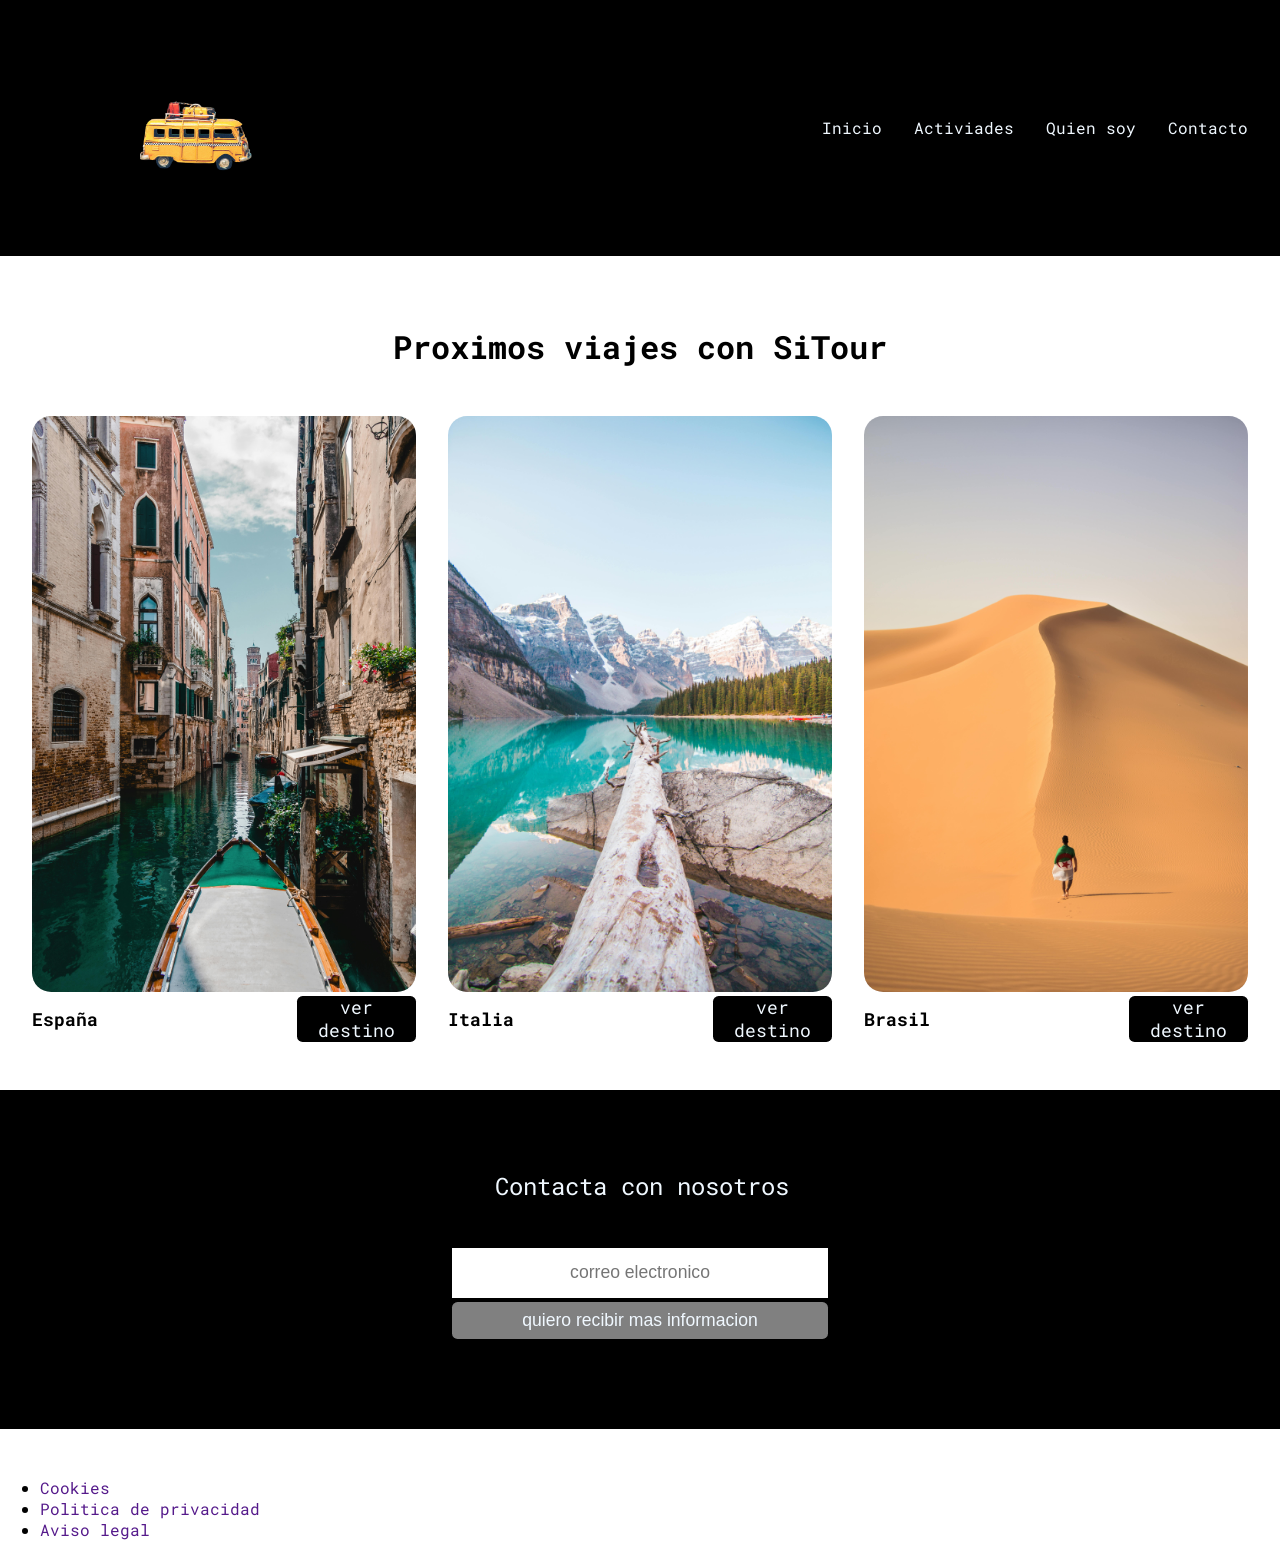
==== css/index.html @ 030a5657 "nuevo index" ====
<!DOCTYPE html>
<html lang="en">
<head>
    <meta charset="UTF-8">
    <meta name="viewport" content="width=device-width, initial-scale=1.0">
    <title>SiTour</title>
    <link rel="preconnect" href="https://fonts.googleapis.com">
    <link rel="preconnect" href="https://fonts.gstatic.com" crossorigin>
    <link href="https://fonts.googleapis.com/css2?family=Roboto+Mono:ital,wght@0,100..700;1,100..700&display=swap" rel="stylesheet">
    <link rel="stylesheet" href="css/style.css">
</head>
<body>
    <header class="cabecera">
        <img class="cabecera_logo" src="img/logo-Photoroom.png" alt="">
        <nav class="cabecera_nav">
        
            <ul class="cabecera_nav_lista">
                <li><a class="cabecera_nav_lista_enlace" href="">Inicio</a></li>
                <li><a class="cabecera_nav_lista_enlace" href="">Activiades</a></li>
                <li><a class="cabecera_nav_lista_enlace" href="">Quien soy</a></li>
                <li><a class="cabecera_nav_lista_enlace" href="">Contacto</a></li>
            </ul>
        <nav>
    </header>
    <main class="principal">
        <h1 class="principal_titulo">Proximos viajes con SiTour</h1>
        <section class="principal_viajes">
            <article class="principal_viajes_art">
                <img class="principal_viajes_art_img" src="img/destino1.jpg" alt="">
                <div class="principal_viajes_art_contenedor">
                    <span class="principal_viajes_art_contenedor_texto" >España</span>
                    <a class="principal_viajes_art_contenedor_enlace" href="">ver destino</a>
                </div>
            </article>
            <article class="principal_viajes_art">
                <img class="principal_viajes_art_img" src="img/destino2.jpg" alt="">
                <div class="principal_viajes_art_contenedor">
                    <span class="principal_viajes_art_contenedor_texto" >Italia</span>
                    <a class="principal_viajes_art_contenedor_enlace" href="">ver destino</a>
                </div>
            </article>
            <article class="principal_viajes_art">
                <img class="principal_viajes_art_img" src="img/destino3.jpg" alt="">
                <div class="principal_viajes_art_contenedor">
                    <span class="principal_viajes_art_contenedor_texto" >Brasil</span>
                    <a class="principal_viajes_art_contenedor_enlace" href="">ver destino</a>
                </div>
            </article>
        </section>
        <section class="principal_contacto">
            <form class="principal_contacto_form">
                <fieldset class="principal_contacto_form_contenedor">
                    <legend class="principal_contacto_form_contenedor_titulo"> Contacta con nosotros</legend>
                    <div class="principal_contacto_form_contenedor_div">
                        <input class="principal_contacto_form_contenedor_div_email" type="email" placeholder="correo electronico">
                        <input class="principal_contacto_form_contenedor_div_boton" type="submit"value="quiero recibir mas informacion">
                    <div>
                </fieldset>


            </form>
        </section>
    </main>
    <footer>
        <ul>
            <li><a href="">Cookies</a></li>
            <li><a href="">Politica de privacidad</a></li>
            <li><a href="">Aviso legal</a></li>
        </ul>

    </footer>
</body>
</html>
---- css/css/style.css ----
/* --------------- General -------------*/
body{
    margin: 0;
    background-color: white;
    font-family: "Roboto Mono", monospace;
}

a{
    text-decoration: none; /*quita el subrayado de las palabras*/

}




/* --------------- Header -------------*/

.cabecera{
    background-color: black; /*cambia el color del fondo*/
    justify-content: space-between;
    align-items:center;
    display: flex;
    width: 100%;
    
}

.cabecera_logo{
    width: 30%;
    
}

.cabecera_nav_lista{
    display: flex;

}

.cabecera_nav_lista_enlace{
    margin-right: 2rem;
    color: aliceblue; 
    text-decoration:none;
    font-size:1rem ;

}

.cabecera_nav_lista_enlace:hover{ /* botones de la cabezera de colores cuando estas encima de ellos*/
    color: aqua;
    
}
/*-----Secion Principal (main)-----*/

.principal{
    display: flex;
    flex-direction: column;
    margin-top: 3rem;
    margin-bottom: 3rem;
    align-items: center;

}

.principal_titulo{
    width: 100%;
    text-align: center;
    margin-bottom: 3rem;

}

.principal_viajes{
    display: flex;
    justify-content: space-evenly;
    width: 100%;
    margin-bottom: 3rem;
    
}

.principal_viajes_art{
    width: 30%;

}

.principal_viajes_art_img{
    width: 100%;
    border-radius: 1.2rem;

}

.principal_viajes_art_contenedor{
    display: flex;
    justify-content: space-between;
    align-items: center;

}

.principal_viajes_art_contenedor_texto{
    font-weight: bold;
    font-size: 1.1rem;
    width: 70%;

}

.principal_viajes_art_contenedor_enlace{
    background-color: black;
    color: aliceblue;
    padding: 0.5;
    border-radius: 0.35rem;
    font-size: 1.1rem;
    margin-left: 0.75;
    text-align: center;
}

.principal_viajes_art_contenedor_enlace:hover{
    background-color: blueviolet;

}

.principal_contacto{
    width: 100%;
    background-color: black;

}

.principal_contacto_form_contenedor{
    display: flex;
    flex-direction: column;
    border: 0;
    align-items: center;
    margin-top: 5rem;
    margin-bottom: 5rem;
    
}

.principal_contacto_form_contenedor_titulo{
    text-align: center;
    width: 100%;
    color: aliceblue;
    font-size: 1.5rem;
    margin-bottom: 2.5rem;

}

.principal_contacto_form_contenedor_div{
    width: 30%;
    display: flex;
    flex-direction: column;

}


.principal_contacto_form_contenedor_div_email{
    margin-bottom: 0.25rem;
    padding: 0.9rem;
    border: 0;
    font-size: 1.1rem;
    text-align: center;

}


.principal_contacto_form_contenedor_div_boton{
    padding: 0.5rem;
    border: 0;
    text-align: center;
    padding-left: 0.25rem;
    padding-right: 0.25rem;
    border-radius: 0.35rem;
    background-color: gray;
    color: aliceblue;
    font-size: 1.1rem;

}

.principal_contacto_form_contenedor_div_boton:hover{
    background-color: yellow;
    color: black;
        
}
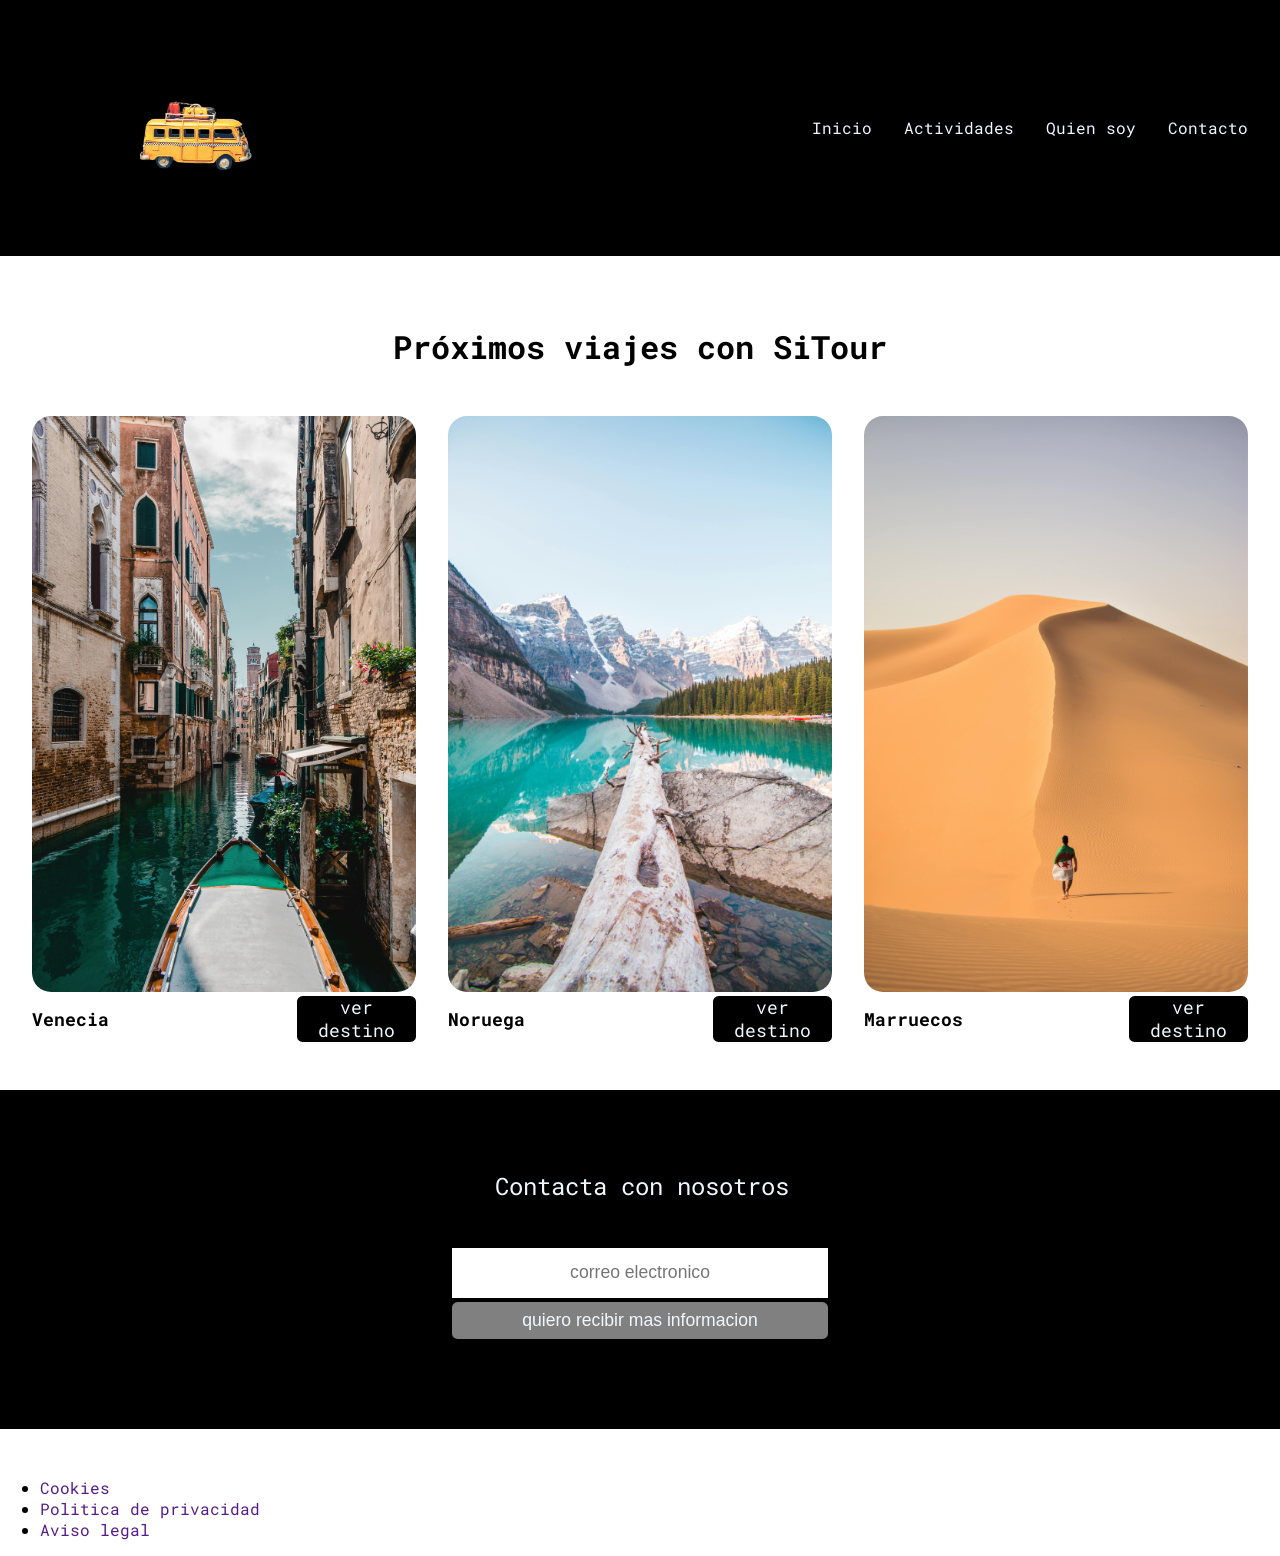
==== commit ea2575e2: "modificacion html" ====
--- a/css/index.html
+++ b/css/index.html
@@ -16,33 +16,33 @@
         
             <ul class="cabecera_nav_lista">
                 <li><a class="cabecera_nav_lista_enlace" href="">Inicio</a></li>
-                <li><a class="cabecera_nav_lista_enlace" href="">Activiades</a></li>
+                <li><a class="cabecera_nav_lista_enlace" href="">Actividades</a></li>
                 <li><a class="cabecera_nav_lista_enlace" href="">Quien soy</a></li>
                 <li><a class="cabecera_nav_lista_enlace" href="">Contacto</a></li>
             </ul>
         <nav>
     </header>
     <main class="principal">
-        <h1 class="principal_titulo">Proximos viajes con SiTour</h1>
+        <h1 class="principal_titulo">Próximos viajes con SiTour</h1>
         <section class="principal_viajes">
             <article class="principal_viajes_art">
                 <img class="principal_viajes_art_img" src="img/destino1.jpg" alt="">
                 <div class="principal_viajes_art_contenedor">
-                    <span class="principal_viajes_art_contenedor_texto" >España</span>
+                    <span class="principal_viajes_art_contenedor_texto" >Venecia</span>
                     <a class="principal_viajes_art_contenedor_enlace" href="">ver destino</a>
                 </div>
             </article>
             <article class="principal_viajes_art">
                 <img class="principal_viajes_art_img" src="img/destino2.jpg" alt="">
                 <div class="principal_viajes_art_contenedor">
-                    <span class="principal_viajes_art_contenedor_texto" >Italia</span>
+                    <span class="principal_viajes_art_contenedor_texto" >Noruega</span>
                     <a class="principal_viajes_art_contenedor_enlace" href="">ver destino</a>
                 </div>
             </article>
             <article class="principal_viajes_art">
                 <img class="principal_viajes_art_img" src="img/destino3.jpg" alt="">
                 <div class="principal_viajes_art_contenedor">
-                    <span class="principal_viajes_art_contenedor_texto" >Brasil</span>
+                    <span class="principal_viajes_art_contenedor_texto" >Marruecos</span>
                     <a class="principal_viajes_art_contenedor_enlace" href="">ver destino</a>
                 </div>
             </article>
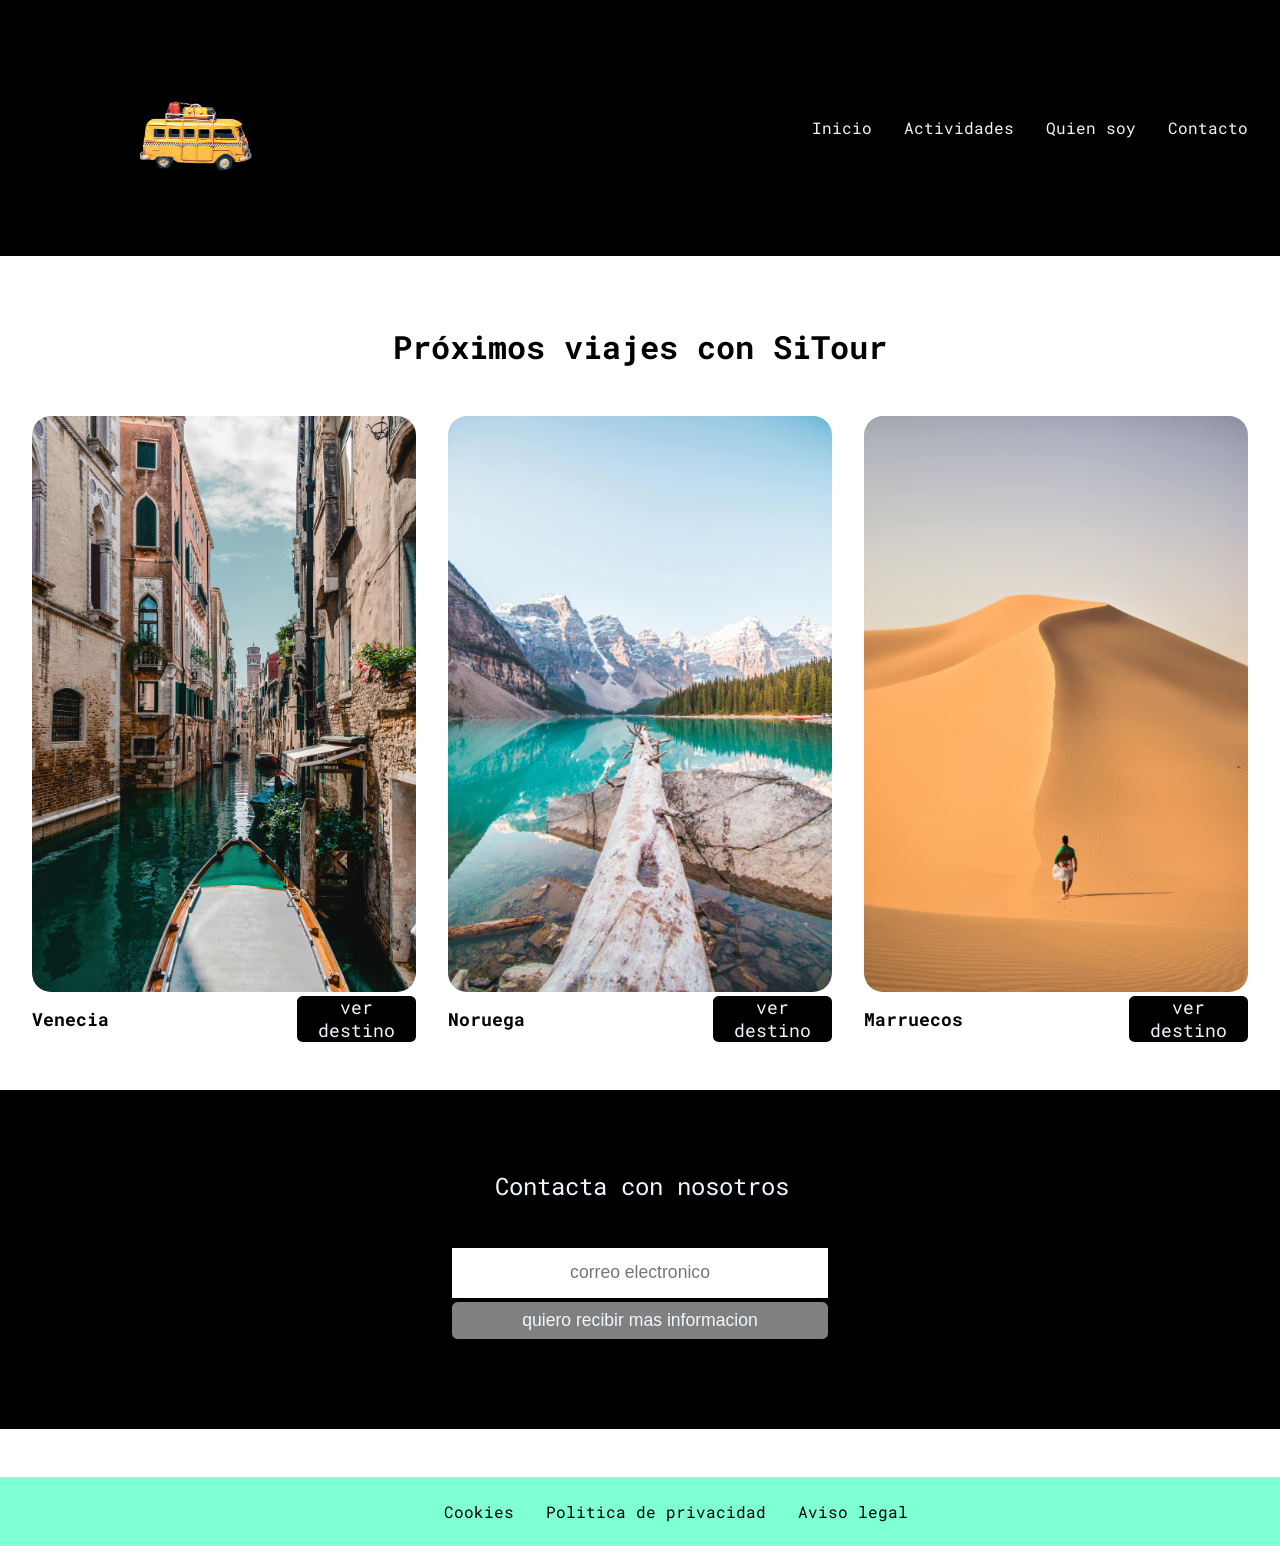
==== commit e1d91cf4: "modificaciones pagina web" ====
--- a/css/index.html
+++ b/css/index.html
@@ -15,10 +15,10 @@
         <nav class="cabecera_nav">
         
             <ul class="cabecera_nav_lista">
-                <li><a class="cabecera_nav_lista_enlace" href="">Inicio</a></li>
-                <li><a class="cabecera_nav_lista_enlace" href="">Actividades</a></li>
-                <li><a class="cabecera_nav_lista_enlace" href="">Quien soy</a></li>
-                <li><a class="cabecera_nav_lista_enlace" href="">Contacto</a></li>
+                <a class="cabecera_nav_lista_enlace" href="">Inicio</a>
+                <a class="cabecera_nav_lista_enlace" href="">Actividades</a>
+                <a class="cabecera_nav_lista_enlace" href="">Quien soy</a>
+                <a class="cabecera_nav_lista_enlace" href="">Contacto</a>
             </ul>
         <nav>
     </header>
@@ -62,12 +62,13 @@
         </section>
     </main>
     <footer>
-        <ul>
-            <li><a href="">Cookies</a></li>
-            <li><a href="">Politica de privacidad</a></li>
-            <li><a href="">Aviso legal</a></li>
-        </ul>
-
+        <section class="pie_nav">
+            <ul class="pie_nav_lista">
+                <a class="pie_nav_lista_enlace"><a href="">Cookies</a>
+                <a class="pie_nav_lista_enlace"><a href="">Politica de privacidad</a>
+                <a class="pie_nav_lista_enlace"><a href="">Aviso legal</a>
+            </ul>
+        </section>
     </footer>
 </body>
 </html>
--- a/css/css/style.css
+++ b/css/css/style.css
@@ -7,9 +7,9 @@
 
 a{
     text-decoration: none; /*quita el subrayado de las palabras*/
-
-}
-
+    color: black;
+
+}
 
 
 
@@ -18,7 +18,7 @@
 .cabecera{
     background-color: black; /*cambia el color del fondo*/
     justify-content: space-between;
-    align-items:center;
+    align-items: center;
     display: flex;
     width: 100%;
     
@@ -175,3 +175,32 @@
 }
 
 
+.pie_nav{
+    background-color: aquamarine;
+    display: flex;
+    justify-content: center;
+    
+    
+}
+
+.pie_nav_lista{
+    display: flex;
+    margin-top: 1.5rem;
+    margin-bottom: 1.5rem;
+    
+    
+}
+
+.pie_nav_lista_enlace{
+    margin-right: 2rem;
+    
+    
+}
+
+
+
+
+
+
+
+
